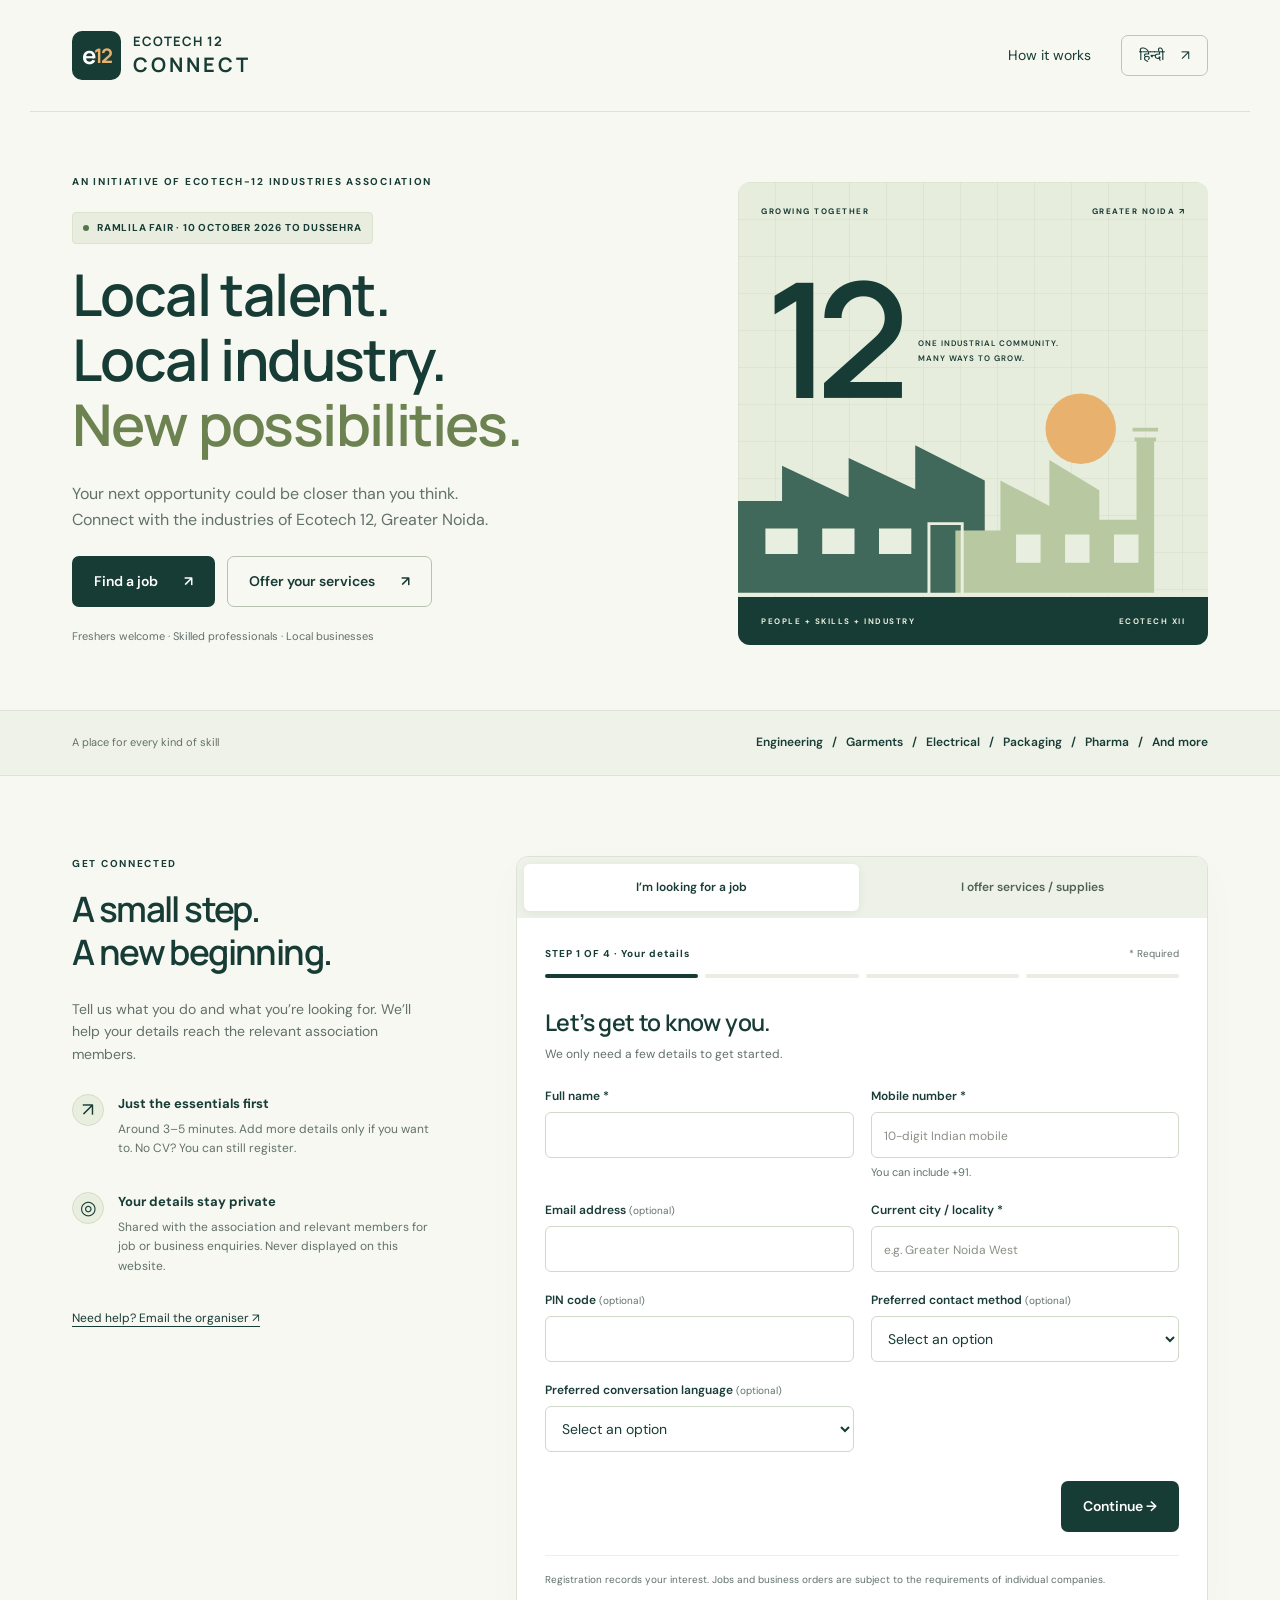
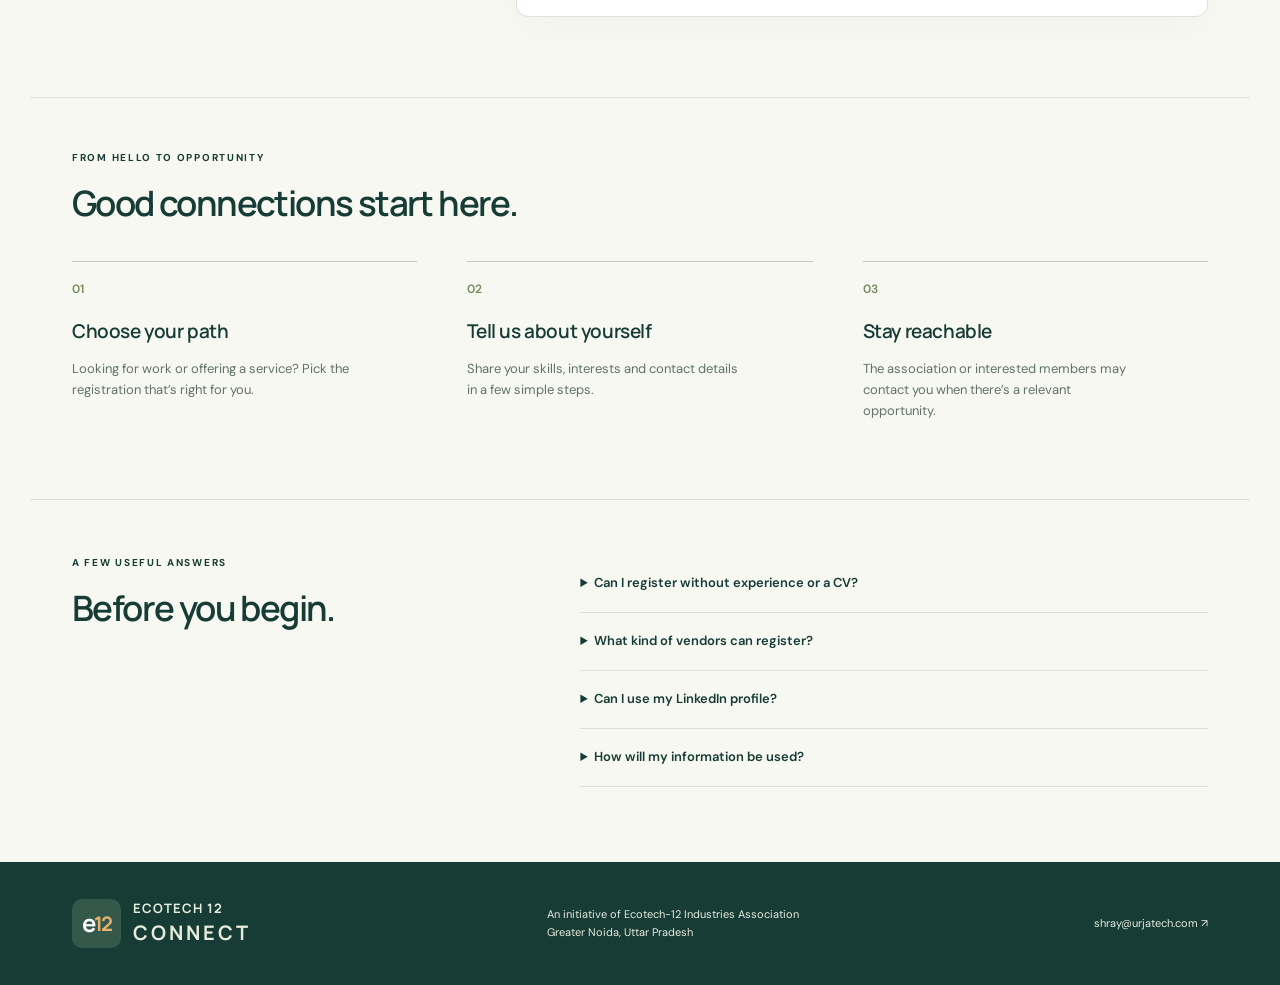
==== docs/index.html @ d97f97e3 "Add bilingual Ecotech 12 Connect registration website" ====
<!doctype html>
<html lang="en">
<head>
  <meta charset="utf-8"><meta name="viewport" content="width=device-width,initial-scale=1">
  <title>Ecotech 12 Connect | Jobs & Business Opportunities</title>
  <meta name="description" content="Register for job and service opportunities with Ecotech-12 Industries Association, Greater Noida. English and Hindi registration for the Ramlila fair, 10 October 2026 to Dussehra.">
  <meta name="theme-color" content="#173b35"><link rel="icon" href="icon.svg" type="image/svg+xml"><link rel="stylesheet" href="style.css">
  <script src="data.js" defer></script><script src="app.js" defer></script>
</head>
<body>
<a class="skip" href="#register">Skip to registration</a>
<header class="header wrap"><a class="brand" href="./" aria-label="Ecotech 12 Connect home"><span class="mark">e<span>12</span></span><span>ECOTECH 12 <b>CONNECT</b></span></a><nav><a href="#how" data-i="howLink">How it works</a><button type="button" id="language" aria-label="Switch to Hindi">हिन्दी <span>↗</span></button></nav></header>
<main>
<section class="hero wrap">
 <div class="intro"><div class="eyebrow" data-i="association">AN INITIATIVE OF ECOTECH-12 INDUSTRIES ASSOCIATION</div><div class="fair"><span class="dot"></span><span data-i="fair">RAMLILA FAIR · 10 OCTOBER 2026 TO DUSSEHRA</span></div>
 <h1 data-i="headline">Local talent.<br>Local industry.<br><em>New possibilities.</em></h1>
 <p class="lede" data-i="lede">Your next opportunity could be closer than you think. Connect with the industries of Ecotech 12, Greater Noida.</p>
 <div class="hero-actions"><a class="button primary" href="#register" data-start="candidate" data-i="findJob">Find a job <span>↗</span></a><a class="button secondary" href="#register" data-start="vendor" data-i="offerService">Offer your services <span>↗</span></a></div>
 <div class="hero-note" data-i="heroNote">Freshers welcome · Skilled professionals · Local businesses</div>
 </div>
 <div class="community" aria-hidden="true"><div class="community-top"><span>GROWING TOGETHER</span><span>GREATER NOIDA ↗</span></div><div class="big12">12<span>ONE INDUSTRIAL COMMUNITY.<br>MANY WAYS TO GROW.</span></div>
 <svg class="skyline" viewBox="0 0 480 240" fill="none"><circle cx="350" cy="66" r="36" fill="#e8b26e"/><path d="M0 235V140H45V104L113 136V96L181 128V83L252 119V235" fill="#40685b"/><path d="M222 235V170H268V119L318 145V98L369 129V159H407V77H425V235" fill="#b8c9a1"/><path d="M28 168H61V194H28ZM86 168H119V194H86ZM144 168H177V194H144ZM284 174H309V203H284ZM334 174H359V203H334ZM384 174H409V203H384Z" fill="#e9efe0"/><path d="M0 235H480M195 235V163H229V235" stroke="#e9efe0" stroke-width="3"/><path d="M427 77H405M403 67H429" stroke="#b8c9a1" stroke-width="4"/></svg>
 <div class="community-bottom"><span>PEOPLE + SKILLS + INDUSTRY</span><span>ECOTECH XII</span></div></div>
</section>
<section class="industry-strip"><div class="wrap"><span data-i="industriesLabel">A place for every kind of skill</span><div data-i="industries">Engineering &nbsp; / &nbsp; Garments &nbsp; / &nbsp; Electrical &nbsp; / &nbsp; Packaging &nbsp; / &nbsp; Pharma &nbsp; / &nbsp; And more</div></div></section>
<section id="register" class="registration wrap">
 <aside><div class="eyebrow" data-i="getConnected">GET CONNECTED</div><h2 data-i="registerTitle">A small step.<br>A new beginning.</h2><p data-i="registerIntro">Tell us what you do and what you’re looking for. We’ll help your details reach the relevant association members.</p><div class="aside-note"><span class="small-icon">↗</span><div><b data-i="simple">Just the essentials first</b><p data-i="simpleText">Around 3–5 minutes. Add more details only if you want to. No CV? You can still register.</p></div></div><div class="aside-note"><span class="small-icon">◎</span><div><b data-i="private">Your details stay private</b><p data-i="privateText">Shared with the association and relevant members for job or business enquiries. Never displayed on this website.</p></div></div><a class="text-link" href="mailto:shray@urjatech.com" data-i="help">Need help? Email the organiser ↗</a></aside>
 <div class="form-card"><div class="type-tabs" role="group" aria-label="Registration type"><button type="button" class="active" id="candidate-tab" data-type="candidate" aria-pressed="true" data-i="candidate">I’m looking for a job</button><button type="button" id="vendor-tab" data-type="vendor" aria-pressed="false" data-i="vendor">I offer services / supplies</button></div>
 <div class="form-inner"><div class="step-meta"><span id="step-caption"></span><span data-i="requiredNote">* Required</span></div><ol class="steps" id="steps" aria-label="Registration progress"></ol>
 <form id="registration-form" action="https://formsubmit.co/shray@urjatech.com" method="POST" enctype="multipart/form-data" novalidate>
 <input type="hidden" name="_subject" id="subject"><input type="hidden" name="_template" value="table"><input type="hidden" name="_next" id="next-url"><input type="hidden" name="_url" id="form-url"><input type="hidden" name="Registration type" id="registration-type" value="Candidate"><input type="hidden" name="Reference" id="reference"><input type="hidden" name="Form language" id="form-language" value="English"><input type="hidden" name="Campaign" value="Ramlila fair 2026"><input type="hidden" name="Consent version" value="2026-10-06-v1"><input type="hidden" name="Submitted at" id="submitted-at"><input type="text" name="_honey" class="honeypot" tabindex="-1" autocomplete="off" aria-hidden="true">
 <div id="fields"></div><p id="form-error" role="alert" class="error" hidden></p>
 <div class="form-nav"><button type="button" id="back" class="button ghost" data-i="back">← Back</button><button type="button" id="continue" class="button primary" data-i="continue">Continue →</button><button type="submit" id="submit" class="button primary" hidden data-i="submit">Submit registration ↗</button></div>
 <p class="form-foot" data-i="formFoot">Registration records your interest. Jobs and business orders are subject to the requirements of individual companies.</p>
 </form><noscript><p>Please enable JavaScript to use this form, or contact <a href="mailto:shray@urjatech.com">shray@urjatech.com</a> for registration assistance.</p></noscript></div></div>
</section>
<section id="how" class="how wrap"><div class="eyebrow" data-i="howEyebrow">FROM HELLO TO OPPORTUNITY</div><h2 data-i="howTitle">Good connections start here.</h2><div class="how-grid"><article><span>01</span><h3 data-i="how1">Choose your path</h3><p data-i="how1Text">Looking for work or offering a service? Pick the registration that’s right for you.</p></article><article><span>02</span><h3 data-i="how2">Tell us about yourself</h3><p data-i="how2Text">Share your skills, interests and contact details in a few simple steps.</p></article><article><span>03</span><h3 data-i="how3">Stay reachable</h3><p data-i="how3Text">The association or interested members may contact you when there’s a relevant opportunity.</p></article></div></section>
<section class="faq wrap"><div><div class="eyebrow" data-i="questions">A FEW USEFUL ANSWERS</div><h2 data-i="faqTitle">Before you begin.</h2></div><div><details><summary data-i="faq1">Can I register without experience or a CV?</summary><p data-i="faq1Text">Yes. Freshers, trainees and experienced candidates are welcome. A CV and an email address are optional. A working mobile number is required.</p></details><details><summary data-i="faq2">What kind of vendors can register?</summary><p data-i="faq2Text">Independent service providers, contractors, manufacturers and suppliers: maintenance, fabrication, manpower, transport, packaging, raw materials, IT, catering, security and more.</p></details><details><summary data-i="faq3">Can I use my LinkedIn profile?</summary><p data-i="faq3Text">You can add your LinkedIn profile link. Automatic profile import is not enabled; your work history and skills need to be entered in the form.</p></details><details><summary data-i="faq4">How will my information be used?</summary><p data-i="faq4Text">With your consent, your details go to the association’s organiser and may be shared with relevant members for recruitment or business enquiries. FormSubmit processes the form and any attachment to deliver them by email. Contact shray@urjatech.com to correct your details or request deletion.</p><a href="https://formsubmit.co/privacy.pdf" target="_blank" rel="noopener" data-i="processorPolicy">FormSubmit privacy policy ↗</a></details></div></section>
</main>
<footer class="footer"><div class="wrap"><div class="brand"><span class="mark">e<span>12</span></span><span>ECOTECH 12 <b>CONNECT</b></span></div><p data-i="footer">An initiative of Ecotech-12 Industries Association<br>Greater Noida, Uttar Pradesh</p><a href="mailto:shray@urjatech.com">shray@urjatech.com ↗</a></div></footer>
</body></html>
---- docs/style.css ----
@import url('https://fonts.googleapis.com/css2?family=DM+Sans:wght@400;500;600;700&family=Manrope:wght@400;500;600;700;800&family=Noto+Sans+Devanagari:wght@400;500;600;700&display=swap');
:root{--ink:#173b35;--muted:#62716a;--paper:#f7f8f2;--line:#dce2d7;--green:#e9efdf;--accent:#e8b26e}*{box-sizing:border-box}html{scroll-behavior:smooth;scroll-padding-top:24px}body{margin:0;color:var(--ink);background:var(--paper);font-family:'DM Sans','Noto Sans Devanagari',sans-serif;font-size:16px;line-height:1.6}button,input,select,textarea{font:inherit}a{color:inherit}button,a,input,select,textarea,summary{-webkit-tap-highlight-color:transparent}button{cursor:pointer}button:disabled{cursor:wait;opacity:.6}button:focus-visible,a:focus-visible,summary:focus-visible{outline:3px solid #b57c2b;outline-offset:4px}input:focus,select:focus,textarea:focus{outline:2px solid #52795d;outline-offset:2px}input[aria-invalid=true],select[aria-invalid=true]{border-color:#a23527}a{text-decoration:none}.wrap{max-width:1220px;margin:auto;padding:0 42px}.header{display:flex;justify-content:space-between;align-items:center;min-height:112px;border-bottom:1px solid var(--line)}.brand{display:flex;gap:12px;align-items:center;font-family:Manrope,'Noto Sans Devanagari',sans-serif;font-size:13px;font-weight:700;letter-spacing:1px;line-height:1.45}.brand b{display:block;font-size:20px;letter-spacing:3px}.mark{background:var(--ink);color:#fff;border-radius:10px;width:49px;height:49px;font-size:24px;letter-spacing:-2px;display:flex;align-items:center;justify-content:center}.mark span{color:var(--accent);font-size:20px}nav{display:flex;gap:30px;align-items:center;font-size:14px}#language{border:1px solid #bac7b7;background:transparent;padding:8px 17px;border-radius:7px;color:var(--ink)}#language span{margin-left:12px}.hero{padding-top:62px;padding-bottom:65px;display:grid;grid-template-columns:1.3fr 1fr;gap:55px;align-items:center}.eyebrow{font-size:10px;letter-spacing:1.7px;font-weight:700}.fair{margin:22px 0 18px;display:inline-flex;align-items:center;gap:8px;font-size:10px;font-weight:700;letter-spacing:.8px;background:#e8eddf;border:1px solid #dbe3ce;border-radius:4px;padding:7px 10px}.dot{width:6px;height:6px;border-radius:100%;background:#527648}h1,h2,h3{font-family:Manrope,'Noto Sans Devanagari',sans-serif;margin:0;font-weight:600;letter-spacing:-1.6px}h1{font-size:clamp(40px,4.5vw,62px);line-height:1.13}h1 em{font-style:normal;color:#6c8250}h2{font-size:35px;line-height:1.25;margin:16px 0 23px}h3{font-size:19px;letter-spacing:-.4px}.lede{color:var(--muted);font-size:16px;max-width:450px;margin:24px 0}.hero-actions{display:flex;gap:12px;flex-wrap:wrap}.button{display:inline-flex;align-items:center;justify-content:center;gap:26px;padding:13px 21px;min-height:50px;border-radius:7px;border:1px solid transparent;font-weight:600;font-size:14px}.primary{background:var(--ink);color:#fff}.primary:hover{background:#2c5545}.secondary{background:transparent;border-color:#b6c2af}.secondary:hover{background:var(--green)}.ghost{background:transparent;color:var(--ink);padding-left:0}.hero-note{font-size:11px;color:var(--muted);margin-top:21px}.community{background:#e7eddd;min-height:422px;border-radius:12px;position:relative;overflow:hidden;align-self:stretch;max-height:493px;margin-top:8px;background-image:linear-gradient(#cbd6bc55 1px,transparent 1px),linear-gradient(90deg,#cbd6bc55 1px,transparent 1px);background-size:37px 37px}.community-top,.community-bottom{display:flex;justify-content:space-between;font-size:8px;letter-spacing:1.5px;font-weight:700;padding:23px}.big12{font-family:Manrope,sans-serif;font-size:160px;letter-spacing:-17px;line-height:1.2;padding-left:27px;font-weight:600;display:flex;align-items:center}.big12 span{font-family:'DM Sans',sans-serif;font-size:8px;letter-spacing:1px;line-height:1.8;margin-left:25px;margin-top:28px}.skyline{width:100%;position:absolute;bottom:46px;left:0}.community-bottom{position:absolute;bottom:0;left:0;width:100%;padding:18px 23px;background:#173b35;color:#e7eddd}.industry-strip{border-top:1px solid var(--line);border-bottom:1px solid var(--line);padding:22px 0;background:#eff2e8}.industry-strip .wrap{display:flex;justify-content:space-between;gap:20px;align-items:center}.industry-strip span{color:var(--muted);font-size:11px}.industry-strip div div{font-size:12px;font-weight:600}.registration{padding-top:80px;padding-bottom:80px;display:grid;grid-template-columns:.8fr 1.5fr;gap:75px;align-items:start;scroll-margin-top:24px}.registration aside>p{color:var(--muted);font-size:14px}.aside-note{display:flex;gap:14px;margin-top:29px;font-size:12px}.aside-note p{margin:5px 0;color:var(--muted)}.aside-note b{font-size:13px}.small-icon{background:var(--green);border:1px solid #d3dec8;border-radius:50%;height:32px;min-width:32px;display:flex;align-items:center;justify-content:center;font-size:19px}.text-link{display:inline-block;font-size:12px;text-decoration:underline;text-underline-offset:4px;margin-top:28px}.form-card{background:white;border:1px solid var(--line);border-radius:12px;overflow:hidden;box-shadow:0 14px 45px #173b3506}.type-tabs{display:grid;grid-template-columns:1fr 1fr;background:#edf1e7;padding:7px;gap:6px}.type-tabs button{border:0;padding:12px 8px;border-radius:6px;background:transparent;color:#526151;font-size:12px;font-weight:600;min-height:47px}.type-tabs button.active{color:var(--ink);background:#fff;box-shadow:0 2px 8px #173b3510}.form-inner{padding:28px}.step-meta{display:flex;justify-content:space-between;color:var(--muted);font-size:10px}.step-meta span:first-child{font-weight:700;color:var(--ink);letter-spacing:1px}.steps{display:flex;gap:7px;list-style:none;padding:0;margin:12px 0 28px}.steps li{height:4px;flex:1;background:#e9ede3;border-radius:5px}.steps li.done{background:#90a672}.steps li.current{background:var(--ink)}.form-title{font-size:23px;letter-spacing:-.6px;line-height:1.4}.form-description{color:var(--muted);font-size:12px;margin:7px 0 23px}.field-grid{display:grid;grid-template-columns:1fr 1fr;gap:19px 17px}.field{display:flex;flex-direction:column;gap:6px;min-width:0}.field.full{grid-column:1/-1}.field>label,legend{font-size:12px;font-weight:600}.optional{font-weight:400;color:var(--muted);font-size:10px}input:not([type=checkbox]),select,textarea{width:100%;border:1px solid #cfd8c9;background:#fff;border-radius:6px;min-height:46px;padding:10px 12px;color:var(--ink);font-size:14px}textarea{min-height:86px;resize:vertical}input::placeholder,textarea::placeholder{color:#899086;font-size:12px}input[type=file]{font-size:12px;padding:10px}input::file-selector-button{border:0;border-radius:4px;padding:5px 10px;background:var(--green);color:var(--ink);margin-right:8px}.hint{color:var(--muted);font-size:11px;margin:0}.field-group{border:0;padding:0;margin:0;grid-column:1/-1;min-width:0}.field-group legend{margin-bottom:10px}.checks{display:flex;gap:8px;flex-wrap:wrap}.check-chip{display:flex;gap:7px;border:1px solid #d6dece;border-radius:5px;padding:8px 10px;align-items:center;font-size:11px;cursor:pointer}.check-chip:has(input:checked){background:#ecf2e5;border-color:#789165}.check-chip input{accent-color:var(--ink);margin:0;width:15px;height:15px}.form-nav{display:flex;align-items:center;justify-content:space-between;margin-top:29px}.form-nav .primary{margin-left:auto}.form-foot{border-top:1px solid #edf0e9;color:var(--muted);font-size:10px;margin:23px 0 0;padding-top:16px}.extra{grid-column:1/-1;border-top:1px solid var(--line);padding-top:13px}.extra summary{font-size:13px;cursor:pointer;margin-bottom:13px;font-weight:600}.extra .field-grid{margin-top:17px}.review{background:#f6f8f1;border-radius:7px;padding:16px;margin-bottom:21px}.review dl{margin:0}.review-row{display:grid;grid-template-columns:1fr 1.5fr;gap:15px;border-bottom:1px solid #dfe7d7;padding:7px 0;font-size:11px;overflow-wrap:anywhere}.review-row:last-child{border:0}.review dt{color:var(--muted)}.review dd{margin:0;font-weight:500}.consent{display:flex;gap:10px;align-items:flex-start;font-size:12px;line-height:1.7}.consent input{min-width:18px;height:18px;margin-top:3px;accent-color:var(--ink)}.error{padding:12px;border-radius:6px;background:#fff0e8;color:#8e3026;font-size:12px}.notice{background:#f2f5ec;border-left:3px solid #92a777;padding:12px;font-size:12px;margin:18px 0}.how{border-top:1px solid var(--line);padding-top:52px;padding-bottom:65px}.how-grid{display:grid;grid-template-columns:repeat(3,1fr);gap:50px;margin-top:36px}.how-grid article{border-top:1px solid #bdcbb2;padding-top:18px}.how-grid span{color:#748a5e;font-size:12px;font-weight:600;display:block;margin-bottom:16px}.how-grid p{font-size:13px;color:var(--muted);max-width:280px}.faq{display:grid;grid-template-columns:1fr 1.5fr;gap:90px;border-top:1px solid var(--line);padding-top:55px;padding-bottom:75px}.faq details{border-bottom:1px solid var(--line);padding:18px 0;font-size:13px}.faq summary{font-weight:600;cursor:pointer}.faq details p{color:var(--muted)}.faq details a{text-decoration:underline}.footer{background:var(--ink);color:#e7eddd;padding:32px 0}.footer .wrap{display:flex;justify-content:space-between;align-items:center;gap:28px}.footer .mark{background:#34594a}.footer p,.footer a{font-size:11px;line-height:1.7}.skip{position:absolute;top:-100px;left:10px;z-index:10;background:white;padding:15px}.skip:focus{top:10px}.honeypot,[hidden]{display:none!important}.thankyou{max-width:680px;margin:60px auto;padding:36px;background:white;border:1px solid var(--line);border-radius:12px}.thankyou h1{font-size:38px}.thankyou p{color:var(--muted)}html[lang=hi] h1{font-size:45px;line-height:1.35;letter-spacing:-1px}html[lang=hi] h2{font-size:31px;line-height:1.4}html[lang=hi] .eyebrow{letter-spacing:0}html[lang=hi] .fair{letter-spacing:0}
@media(max-width:1000px){.wrap{padding-left:28px;padding-right:28px}.hero{gap:30px}.registration{gap:35px;grid-template-columns:.8fr 1.5fr}.big12{font-size:140px}.big12 span{font-size:7px;margin-left:17px}.community-top{font-size:7px}.industry-strip .wrap{display:block}.industry-strip div div{margin-top:7px}.form-inner{padding:22px}}
@media(max-width:720px){.wrap{padding-left:22px;padding-right:22px}.header{min-height:85px}.brand{font-size:10px}.brand b{font-size:16px}.mark{width:41px;height:41px}nav>a{display:none}#language{font-size:13px;padding:7px 12px}.hero{grid-template-columns:1fr;padding-top:32px;padding-bottom:34px;gap:28px}.hero .eyebrow{font-size:8px;letter-spacing:1px}.fair{margin-top:18px;font-size:9px}h1{font-size:43px}.lede{font-size:15px;margin:20px 0}.hero-actions .button{font-size:12px;padding:12px 15px;gap:15px}.hero-note{font-size:10px}.community{display:none}.industry-strip{padding:16px 0}.industry-strip div div{font-size:11px;line-height:1.9}.registration{display:block;padding-top:38px;padding-bottom:45px}.registration aside{margin-bottom:25px}.registration h2{font-size:29px;margin:12px 0}.registration aside>p{margin:12px 0}.aside-note{display:none}.text-link{margin-top:4px;font-size:11px}.form-inner{padding:22px 19px}.field-grid{gap:17px 12px}.field>label{font-size:12px}.field-grid .field{grid-column:1/-1}.type-tabs button{font-size:12px;padding:12px 5px}.form-nav .button{font-size:13px}.how{padding-top:36px;padding-bottom:35px}.how h2,.faq h2{font-size:29px}.how-grid{grid-template-columns:1fr;gap:17px;margin-top:25px}.how-grid article{padding-top:12px;display:grid;grid-template-columns:30px 1fr;column-gap:12px}.how-grid span{grid-row:1/3;margin:0;line-height:30px}.how-grid p{grid-column:2;max-width:none;margin:7px 0 10px}.faq{display:block;padding-top:33px;padding-bottom:40px}.faq h2{margin-bottom:10px}.footer .wrap{display:block}.footer p{margin-top:23px}.footer a{display:block;margin-top:18px}.thankyou{margin:30px 18px;padding:25px}html[lang=hi] h1{font-size:38px}html[lang=hi] h2{font-size:28px}}
@media(prefers-reduced-motion:reduce){html{scroll-behavior:auto}}
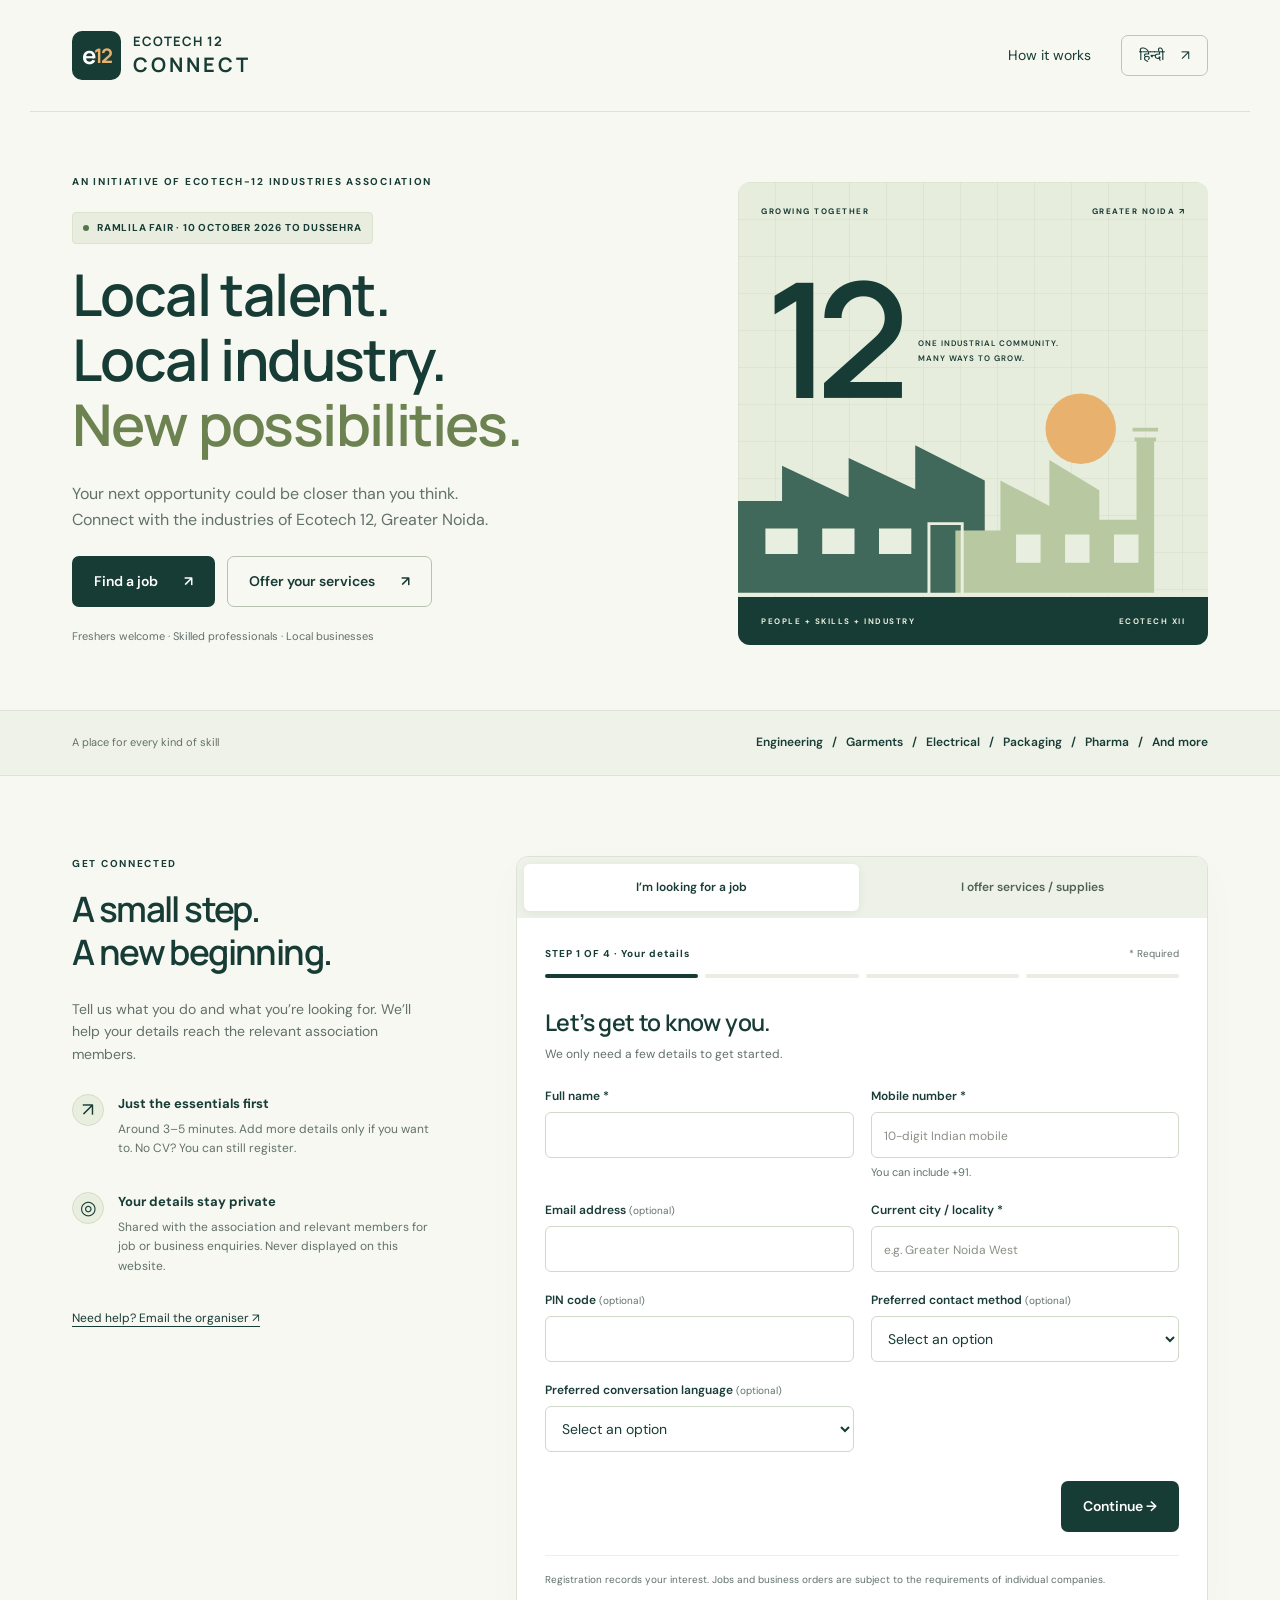
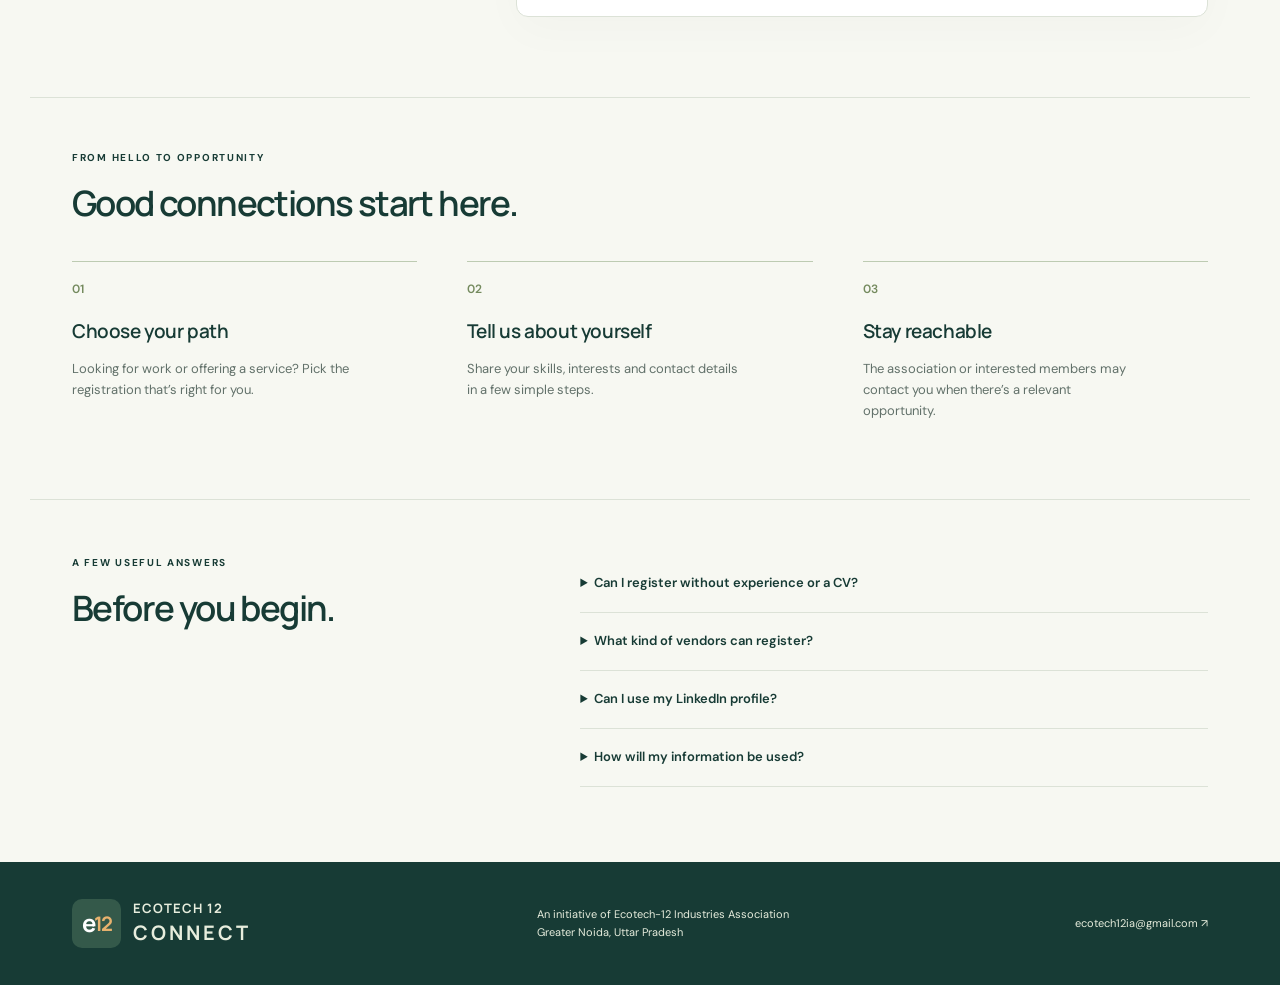
==== commit 03a31078: "Simplify candidate form and update association contact and email copies" ====
--- a/docs/index.html
+++ b/docs/index.html
@@ -24,18 +24,18 @@
 </section>
 <section class="industry-strip"><div class="wrap"><span data-i="industriesLabel">A place for every kind of skill</span><div data-i="industries">Engineering &nbsp; / &nbsp; Garments &nbsp; / &nbsp; Electrical &nbsp; / &nbsp; Packaging &nbsp; / &nbsp; Pharma &nbsp; / &nbsp; And more</div></div></section>
 <section id="register" class="registration wrap">
- <aside><div class="eyebrow" data-i="getConnected">GET CONNECTED</div><h2 data-i="registerTitle">A small step.<br>A new beginning.</h2><p data-i="registerIntro">Tell us what you do and what you’re looking for. We’ll help your details reach the relevant association members.</p><div class="aside-note"><span class="small-icon">↗</span><div><b data-i="simple">Just the essentials first</b><p data-i="simpleText">Around 3–5 minutes. Add more details only if you want to. No CV? You can still register.</p></div></div><div class="aside-note"><span class="small-icon">◎</span><div><b data-i="private">Your details stay private</b><p data-i="privateText">Shared with the association and relevant members for job or business enquiries. Never displayed on this website.</p></div></div><a class="text-link" href="mailto:shray@urjatech.com" data-i="help">Need help? Email the organiser ↗</a></aside>
+ <aside><div class="eyebrow" data-i="getConnected">GET CONNECTED</div><h2 data-i="registerTitle">A small step.<br>A new beginning.</h2><p data-i="registerIntro">Tell us what you do and what you’re looking for. We’ll help your details reach the relevant association members.</p><div class="aside-note"><span class="small-icon">↗</span><div><b data-i="simple">Just the essentials first</b><p data-i="simpleText">Around 3–5 minutes. Add more details only if you want to. No CV? You can still register.</p></div></div><div class="aside-note"><span class="small-icon">◎</span><div><b data-i="private">Your details stay private</b><p data-i="privateText">Shared with the association and relevant members for job or business enquiries. Never displayed on this website.</p></div></div><a class="text-link" href="mailto:ecotech12ia@gmail.com" data-i="help">Need help? Email the organiser ↗</a></aside>
  <div class="form-card"><div class="type-tabs" role="group" aria-label="Registration type"><button type="button" class="active" id="candidate-tab" data-type="candidate" aria-pressed="true" data-i="candidate">I’m looking for a job</button><button type="button" id="vendor-tab" data-type="vendor" aria-pressed="false" data-i="vendor">I offer services / supplies</button></div>
  <div class="form-inner"><div class="step-meta"><span id="step-caption"></span><span data-i="requiredNote">* Required</span></div><ol class="steps" id="steps" aria-label="Registration progress"></ol>
  <form id="registration-form" action="https://formsubmit.co/shray@urjatech.com" method="POST" enctype="multipart/form-data" novalidate>
- <input type="hidden" name="_subject" id="subject"><input type="hidden" name="_template" value="table"><input type="hidden" name="_next" id="next-url"><input type="hidden" name="_url" id="form-url"><input type="hidden" name="Registration type" id="registration-type" value="Candidate"><input type="hidden" name="Reference" id="reference"><input type="hidden" name="Form language" id="form-language" value="English"><input type="hidden" name="Campaign" value="Ramlila fair 2026"><input type="hidden" name="Consent version" value="2026-10-06-v1"><input type="hidden" name="Submitted at" id="submitted-at"><input type="text" name="_honey" class="honeypot" tabindex="-1" autocomplete="off" aria-hidden="true">
+ <input type="hidden" name="_cc" value="ecotech12ia@gmail.com"><input type="hidden" name="_webhook" value="https://script.google.com/macros/s/AKfycbzb1bxJ-gdX4RPhGoGYd8hknhSgsUkQRtic25l1sRlIAsdB1yhK0BzLCoR6xyqP8ZPP_Q/exec"><input type="hidden" name="_subject" id="subject"><input type="hidden" name="_template" value="table"><input type="hidden" name="_next" id="next-url"><input type="hidden" name="_url" id="form-url"><input type="hidden" name="Registration type" id="registration-type" value="Candidate"><input type="hidden" name="Reference" id="reference"><input type="hidden" name="Form language" id="form-language" value="English"><input type="hidden" name="Campaign" value="Ramlila fair 2026"><input type="hidden" name="Consent version" value="2026-10-06-v2"><input type="hidden" name="Submitted at" id="submitted-at"><input type="text" name="_honey" class="honeypot" tabindex="-1" autocomplete="off" aria-hidden="true">
  <div id="fields"></div><p id="form-error" role="alert" class="error" hidden></p>
  <div class="form-nav"><button type="button" id="back" class="button ghost" data-i="back">← Back</button><button type="button" id="continue" class="button primary" data-i="continue">Continue →</button><button type="submit" id="submit" class="button primary" hidden data-i="submit">Submit registration ↗</button></div>
  <p class="form-foot" data-i="formFoot">Registration records your interest. Jobs and business orders are subject to the requirements of individual companies.</p>
- </form><noscript><p>Please enable JavaScript to use this form, or contact <a href="mailto:shray@urjatech.com">shray@urjatech.com</a> for registration assistance.</p></noscript></div></div>
+ </form><noscript><p>Please enable JavaScript to use this form, or contact <a href="mailto:ecotech12ia@gmail.com">ecotech12ia@gmail.com</a> for registration assistance.</p></noscript></div></div>
 </section>
 <section id="how" class="how wrap"><div class="eyebrow" data-i="howEyebrow">FROM HELLO TO OPPORTUNITY</div><h2 data-i="howTitle">Good connections start here.</h2><div class="how-grid"><article><span>01</span><h3 data-i="how1">Choose your path</h3><p data-i="how1Text">Looking for work or offering a service? Pick the registration that’s right for you.</p></article><article><span>02</span><h3 data-i="how2">Tell us about yourself</h3><p data-i="how2Text">Share your skills, interests and contact details in a few simple steps.</p></article><article><span>03</span><h3 data-i="how3">Stay reachable</h3><p data-i="how3Text">The association or interested members may contact you when there’s a relevant opportunity.</p></article></div></section>
-<section class="faq wrap"><div><div class="eyebrow" data-i="questions">A FEW USEFUL ANSWERS</div><h2 data-i="faqTitle">Before you begin.</h2></div><div><details><summary data-i="faq1">Can I register without experience or a CV?</summary><p data-i="faq1Text">Yes. Freshers, trainees and experienced candidates are welcome. A CV and an email address are optional. A working mobile number is required.</p></details><details><summary data-i="faq2">What kind of vendors can register?</summary><p data-i="faq2Text">Independent service providers, contractors, manufacturers and suppliers: maintenance, fabrication, manpower, transport, packaging, raw materials, IT, catering, security and more.</p></details><details><summary data-i="faq3">Can I use my LinkedIn profile?</summary><p data-i="faq3Text">You can add your LinkedIn profile link. Automatic profile import is not enabled; your work history and skills need to be entered in the form.</p></details><details><summary data-i="faq4">How will my information be used?</summary><p data-i="faq4Text">With your consent, your details go to the association’s organiser and may be shared with relevant members for recruitment or business enquiries. FormSubmit processes the form and any attachment to deliver them by email. Contact shray@urjatech.com to correct your details or request deletion.</p><a href="https://formsubmit.co/privacy.pdf" target="_blank" rel="noopener" data-i="processorPolicy">FormSubmit privacy policy ↗</a></details></div></section>
+<section class="faq wrap"><div><div class="eyebrow" data-i="questions">A FEW USEFUL ANSWERS</div><h2 data-i="faqTitle">Before you begin.</h2></div><div><details><summary data-i="faq1">Can I register without experience or a CV?</summary><p data-i="faq1Text">Yes. Freshers, trainees and experienced candidates are welcome. A CV and an email address are optional. A working mobile number is required.</p></details><details><summary data-i="faq2">What kind of vendors can register?</summary><p data-i="faq2Text">Independent service providers, contractors, manufacturers and suppliers: maintenance, fabrication, manpower, transport, packaging, raw materials, IT, catering, security and more.</p></details><details><summary data-i="faq3">Can I use my LinkedIn profile?</summary><p data-i="faq3Text">You can add your LinkedIn profile link. Automatic profile import is not enabled; your work history and skills need to be entered in the form.</p></details><details><summary data-i="faq4">How will my information be used?</summary><p data-i="faq4Text">With your consent, your details go to the association’s organiser and may be shared with relevant members for recruitment or business enquiries. FormSubmit processes the form and any attachment to deliver them by email. Registration details are also stored in the association organiser’s private Google Sheet. Contact ecotech12ia@gmail.com to correct your details or request deletion.</p><a href="https://formsubmit.co/privacy.pdf" target="_blank" rel="noopener" data-i="processorPolicy">FormSubmit privacy policy ↗</a></details></div></section>
 </main>
-<footer class="footer"><div class="wrap"><div class="brand"><span class="mark">e<span>12</span></span><span>ECOTECH 12 <b>CONNECT</b></span></div><p data-i="footer">An initiative of Ecotech-12 Industries Association<br>Greater Noida, Uttar Pradesh</p><a href="mailto:shray@urjatech.com">shray@urjatech.com ↗</a></div></footer>
+<footer class="footer"><div class="wrap"><div class="brand"><span class="mark">e<span>12</span></span><span>ECOTECH 12 <b>CONNECT</b></span></div><p data-i="footer">An initiative of Ecotech-12 Industries Association<br>Greater Noida, Uttar Pradesh</p><a href="mailto:ecotech12ia@gmail.com">ecotech12ia@gmail.com ↗</a></div></footer>
 </body></html>
